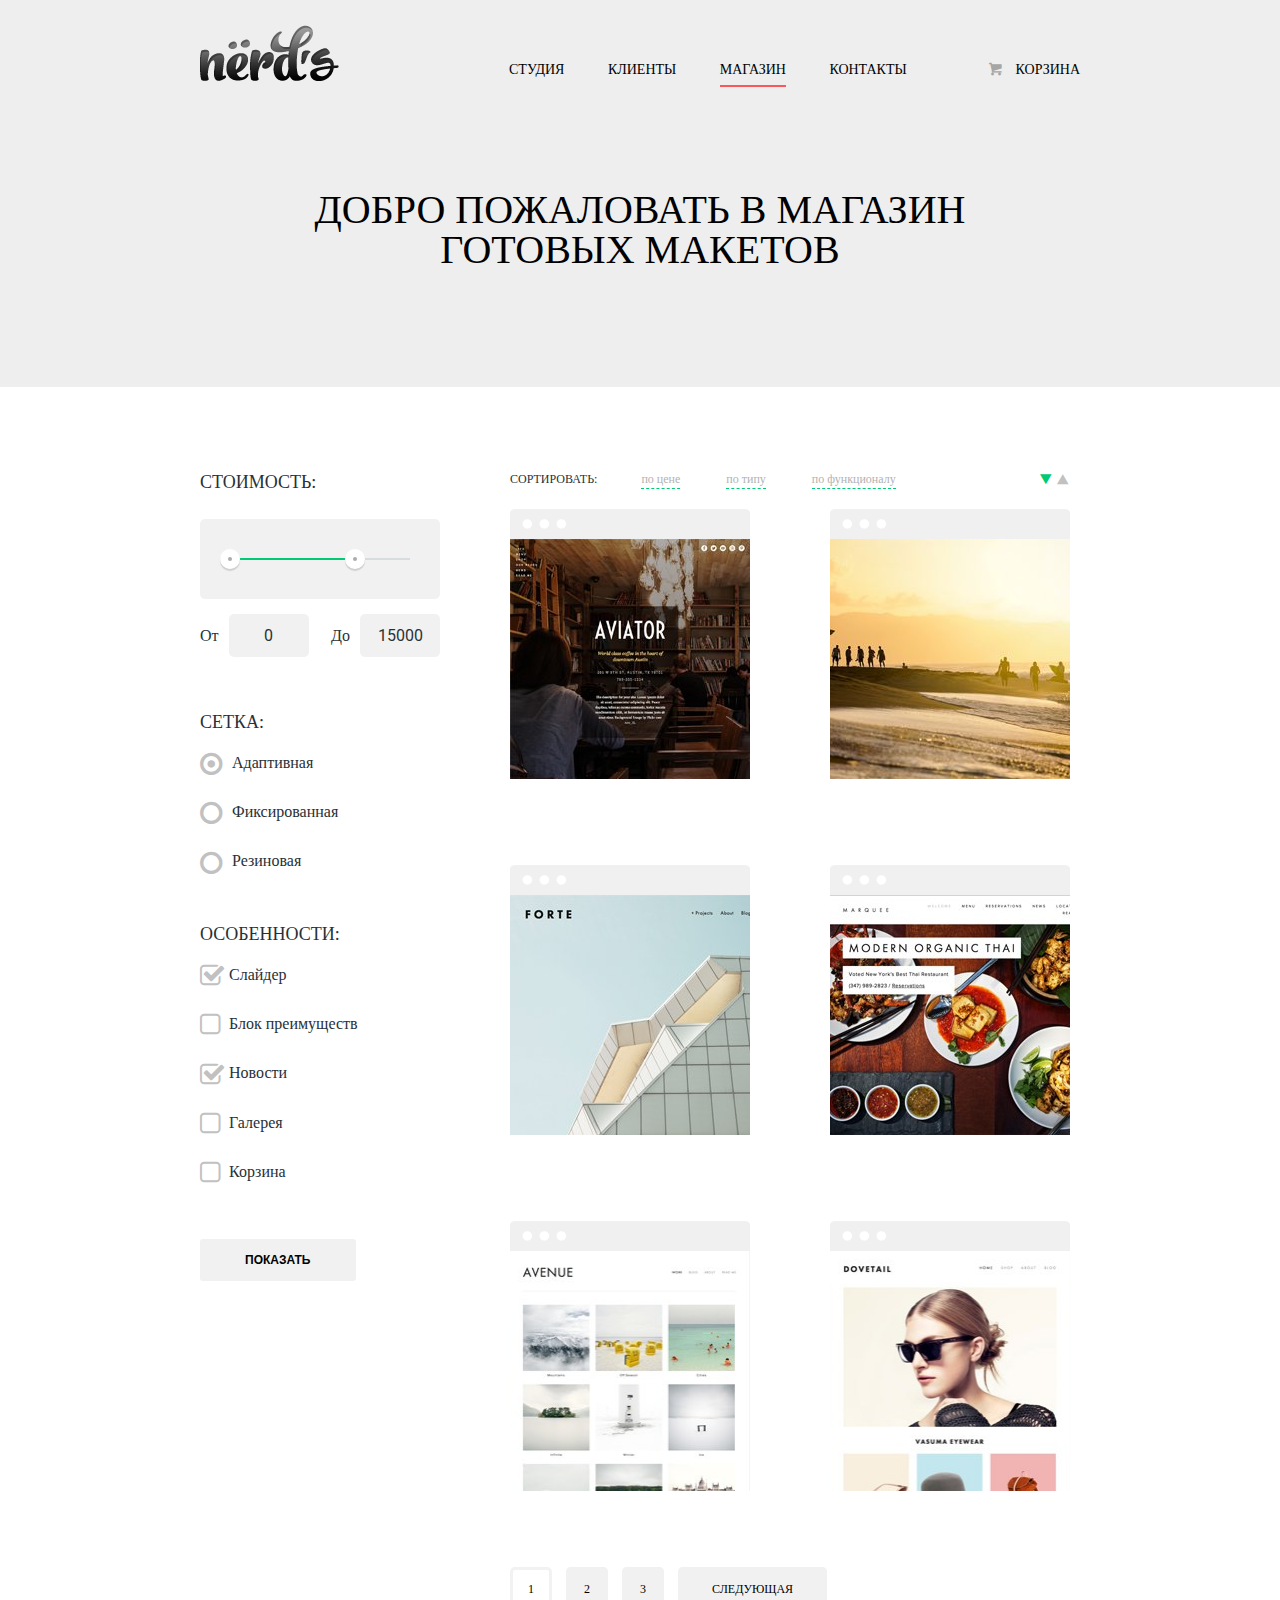
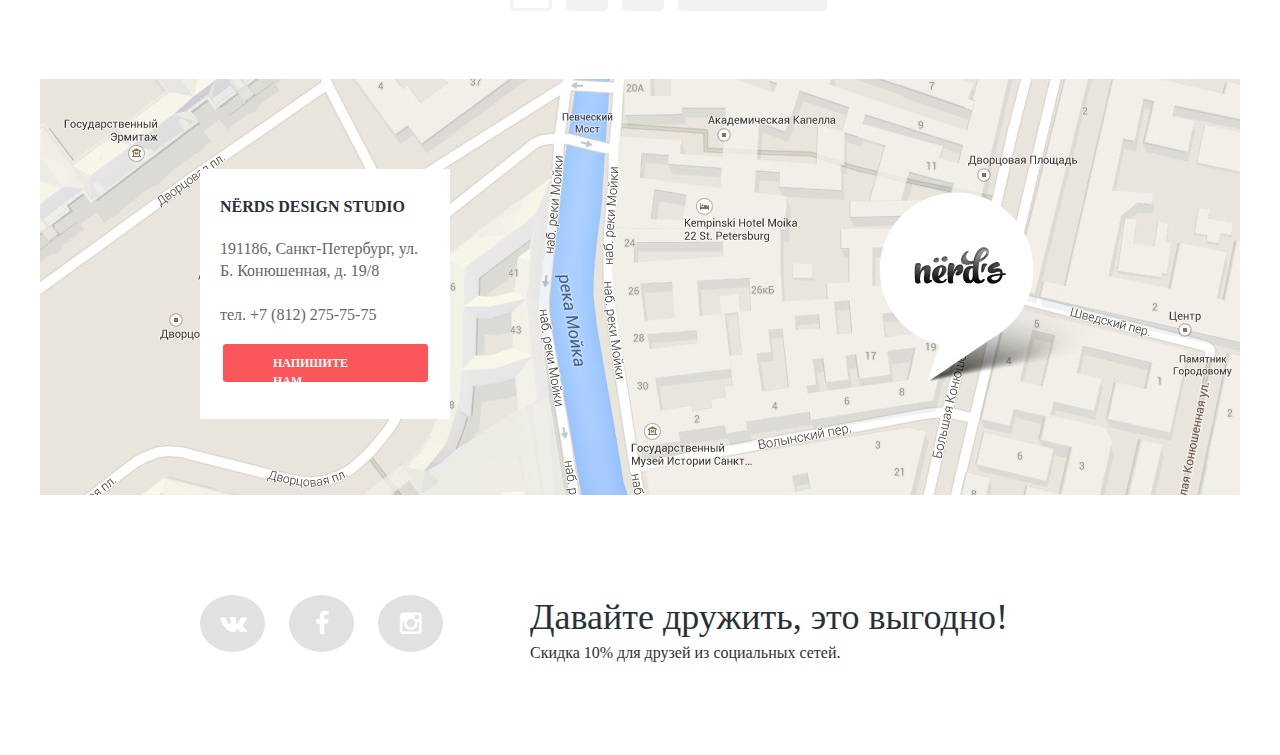
==== catalog.html @ c8ff8232 "all project" ====
<!DOCTYPE html>
<html>
    <head>
        <meta charset="utf-8">
        <title>Nerd's каталог</title>
        <link href="http://necolas.github.io/normalize.css/latest/normalize.css">
        <link href="css/style.css" rel="stylesheet">
        <link href='https://fonts.googleapis.com/css?family=Roboto:500,700&subset=latin,cyrillic-ext' rel='stylesheet' type='text/css'>
    </head>
    <body>
        <header class="page-header">
            <div class="container clearfix">
                <a href="#"><img class="main-logo" src="img/catalog/logo-rastr.png" width="139" height="56" alt="Nerd's logo"></a>
                <nav class="main-navigation clearfix">
                <ul>
                    <li><a href="#">Студия</a></li>
                    <li><a href="#">Клиенты</a></li>
                    <li><a class="active" href="#">Магазин</a></li>
                    <li><a href="#">Контакты</a></li>
                </ul>
                </nav>
                <div class="cart"> <a href="#"><i class="icon-basket"></i>Корзина</a></div>
            </div>
        
        
            <h1 class="welcome container">Добро пожаловать в магазин готовых макетов</h1>
        </header>
        <main class="clearfix container">
        <div class="main-content clearfix">
            <div class="left-column clearfix container">
            <form action="#" method="get">
                <div class="cost">
                <span>Стоимость:</span>
                </div>
                <div class="range-filter">
                    <div class="range-controls">
                        <div class="scale">
                            <div class="bar">
                            </div>
                            <div class="toggle toggle-min"></div>
                            <div class="toggle toggle-max"></div>
                        </div>
                    </div>
                    <div class="price-controls">
                        <label class="min-price">От<input type="text" name="cost-from" id="cost-from" value="0" min="0"></label>
                        <label class="max-price">До<input type="text" name="cost-to" id="cost-to" value="15000" max="20000" </label>
                    </div>
                </div>
                
                <span class="grid">Сетка:</span>
                <input type="radio" name="grid-type" id="adaptive" checked>
                <label class="grid-type adaptive" for="adaptive">Адаптивная</label>
                <input type="radio" name="grid-type" id="fixed">
                <label class="grid-type fixed" for="fixed">Фиксированная</label> 
                <input type="radio" name="grid-type" id="elastic">
                <label class="grid-type flex" for="elastic">Резиновая</label> 
                    
                <span class="features">Особенности:</span>
                <input type="checkbox" name="slider" id="features-slider" checked>
                <label class="features-type feature-slider" for="features-slider">Слайдер</label>
                <input type="checkbox" name="features-block" id="features-block">
                <label class="features-type feature-advantages" for="features-block">Блок преимуществ</label>
                <input type="checkbox" name="news" id="features-news" checked>
                <label class="features-type feature-news" for="features-news">Новости</label>
                <input type="checkbox" name="gallery" id="features-gallery">
                <label class="features-type feature-gallery" for="features-gallery">Галерея</label>
                <input type="checkbox" name="cart" id="features-cart">
                <label class="features-type feature-cart" for="features-cart">Корзина</label>
                <input type="submit" value="Показать">
            </form> 
        </div>
        <div class="main-column clearfix container">
            <div class="sort">
                <span class="main-column-sort">Сортировать:</span>
                <ul>
                    <li><a href="#">по цене</a></li>
                    <li><a href="#">по типу</a></li>
                    <li><a href="#">по функционалу</a></li>
                </ul>
                <a class="sort-up icon-up-dir" href="#"></a>
                <a class="sort-down icon-down-dir active-sort" href="#" ></a>
                
            </div>
            <div class="catalog clearfix">
            <div class="item item-01">
                <a href="#">
                    <img class="browser" src="img/catalog/browser.png" width="240px" height="30px">
                    <img class="item-01-img" src="img/catalog/item-1.jpg" width="240px" height="240px">
                    <div class="product-info">
                        <span class="product-info-title">Aviator</span>
                        <span class="product-info-discription">Одностраничный макет с авторским дизайном</span>
                        <a class="btn-buy" href="#">8000 р.</a>
                    </div>
                </a>
            </div>
            <div class="item item-02" id="item-2">
                
                <a class="catalog-item" href="#">
                    <img class="browser" src="img/catalog/browser.png" width="240px" height="30px">
                    <img class="item-02-img" src="img/catalog/item-2.jpg" width="240px" height="240px">
                    <div class="product-info">
                        <span class="product-info-title">Sunset</span>
                        <span class="product-info-discription">Интернет-магазин с личным кабинетом</span>
                        <a class="btn-buy" href="#">10000 р.</a>
                    </div>
                </a>
            </div>
            <div class="item item-03">
                <a href="#">
                    <img class="browser" src="img/catalog/browser.png" width="240px" height="30px">
                    <img class="item-03-img" src="img/catalog/item-3.jpg" width="240px" height="240px">
                    <div class="product-info">
                        <span class="product-info-title">Forte</span>
                        <span class="product-info-discription">Отличный макет для личного блога</span>
                        <a class="btn-buy" href="#">5000 р.</a>
                    </div>
                </a>
            </div>
            <div class="item item-04">
                <a href="#">
                    <img class="browser" src="img/catalog/browser.png" width="240px" height="30px">
                    <img class="item-04-img" src="img/catalog/item-4.jpg" width="240px" height="240px">
                    <div class="product-info">
                        <span class="product-info-title">Modern organic thai</span>
                        <span class="product-info-discription">Сайт для ресторана быстрого питания</span>
                        <a class="btn-buy" href="#">12000 р.</a>
                    </div>
                </a>
            </div>
            <div class="item item-05">
                <a href="#">
                    <img class="browser" src="img/catalog/browser.png" width="240px" height="30px">
                    <img class="item-05-img" src="img/catalog/item-5.jpg" width="240px" height="240px">
                    <div class="product-info">
                        <span class="product-info-title">Avenue</span>
                        <span class="product-info-discription">Макет для блога о путешествиях</span>
                        <a class="btn-buy" href="#">8000 р.</a>
                    </div>
                </a>
            </div>
            <div class="item item-06">
                <a href="#">
                    <img class="browser" src="img/catalog/browser.png" width="240px" height="30px">
                    <img class="item-06-img" src="img/catalog/item-6.jpg" width="240px" height="240px">
                    <div class="product-info">
                        <span class="product-info-title">Dovetail</span>
                        <span class="product-info-discription">Интернет-магазин с галереей товаров</span>
                        <a class="btn-buy" href="#">14000 р.</a>
                    </div>
                </a>
            </div>
            </div>
                <ul class="pagination">
                    <li><a class="btn-pages-1 active-btn" href="#">1</a></li>
                    <li><a class="btn-pages-2" href="#">2</a></li>
                    <li><a class="btn-pages-3" href="#">3</a></li>
                    <li><a class="btn-pages-next" href="#">Следующая</a></li>
                </ul>
        </div>
        </div>
        <div class="contact-info">
                <div class="contact-form">
                    <span>Nёrds design studio</span>
                    <p>
                        191186, Санкт-Петербург, ул. Б. Конюшенная, д. 19/8
                        <br>
                        <br>
                        тел. +7 (812) 275-75-75
                    </p>
                    <a href="#">Напишите нам</a>
                </div>
            <div class="map">
                <a href="#">
                    <img src="img/map.jpg" width="1200px" height="416px" alt="Карта"> 
                </a>
            </div>
            </div>
        </main>
        <footer class="main-footer container clearfix">
            <div class="social-btns">
                <a href="#" class="social social-btn-vk"><i class="icon-vk"></i></a>
                <a href="#" class="social social-btn-facebook"><i class="icon-facebook"></i></a>
                <a href="#" class="social social-btn-inst"><i class="icon-instagramm"></i></a>
            </div>
            <div class="social-text">
                <p>
                    <span>Давайте дружить, это выгодно!</span>
                    <br>
                    Скидка 10% для друзей из социальных сетей.
                </p>
            </div>
            
        </footer>
    </body>
</html>
---- css/style.css ----
@charset "UTF-8";

 @font-face {
  font-family: 'symbols-nerds';
  src: url('../font/symbols-nerds.eot?27841936');
  src: url('../font/symbols-nerds.eot?27841936#iefix') format('embedded-opentype'),
       url('../font/symbols-nerds.woff?27841936') format('woff'),
       url('../font/symbols-nerds.ttf?27841936') format('truetype'),
       url('../font/symbols-nerds.svg?27841936#symbols-nerds') format('svg');
  font-weight: normal;
  font-style: normal;
}
/* Chrome hack: SVG is rendered more smooth in Windozze. 100% magic, uncomment if you need it. */
/* Note, that will break hinting! In other OS-es font will be not as sharp as it could be */
/*
@media screen and (-webkit-min-device-pixel-ratio:0) {
  @font-face {
    font-family: 'symbols-nerds';
    src: url('../font/symbols-nerds.svg?27841936#symbols-nerds') format('svg');
  }
}
*/
 
 [class^="icon-"]:before, [class*=" icon-"]:before {
  font-family: "symbols-nerds";
  font-style: normal;
  font-weight: normal;
  speak: none;
 
  display: inline-block;
  text-decoration: inherit;
  width: 1em;
  margin-right: .2em;
  text-align: center;
  /* opacity: .8; */
 
  /* For safety - reset parent styles, that can break glyph codes*/
  font-variant: normal;
  text-transform: none;
     
  /* fix buttons height, for twitter bootstrap */
  line-height: 1em;
 
  /* Animation center compensation - margins should be symmetric */
  /* remove if not needed */
  margin-left: .2em;
 
  /* you can be more comfortable with increased icons size */
  /* font-size: 120%; */
 
  /* Uncomment for 3D effect */
  /* text-shadow: 1px 1px 1px rgba(127, 127, 127, 0.3); */
}
 
.icon-basket:before { content: '\62'; } /* 'b' */
.icon-facebook:before { content: '\66'; } /* 'f' */
.icon-twitter:before { content: '\74'; } /* 't' */
.icon-vk:before { content: '\76'; } /* 'v' */
.icon-up-dir:before { content: '\25b2'; } /* '▲' */
.icon-down-dir:before { content: '\25bc'; } /* '▼' */
.icon-circle:before { content: '\25cb'; } /* '○' */
.icon-circle-dot:before { content: '\25cf'; } /* '●' */
.icon-check-off:before { content: '\2610'; } /* '☐' */
.icon-check-on:before { content: '\2611'; } /* '☑' */
.icon-instagramm:before { content: '📷'; } /* '\1f4f7' */


body {
    font-family: "Roboto" sans-serif;
    font-size: 16px;
    line-height: 22px;
    color: #283136;
    min-width: 900px;
    margin: 0;
}

h1 {
    font-size: 40px;
    color: #000000;
    font-weight: normal;
    line-height: 40px;
    width: 630px;
    text-align: center;
    text-transform: uppercase;
}

h2 {
    font-size: 36px;
    color: #000000;
    font-weight: normal;
    line-height: 36px;
    
}

.container {
    width: 880px;
    margin-left: auto;
    margin-right: auto;
}

div.container-map {
    width: 1200px;
    margin-left: auto;
    margin-right: auto;
}

.clearfix::after {
    content: '';
    display: table;
    clear: both;
}   

.page-header {
    padding-top: 25px;
    background-color: #eee;
    padding-bottom: 90px;
    margin-bottom: 80px;
}

.main-header {
    padding-top: 25px;
    background-color: #eee;
/*    padding-bottom: 90px;*/
    margin-bottom: 80px;
}

.main-navigation {
    float: left;
    max-width:  450px;
    font-size: 14px;
    line-height: 30px;
    height: 25px;
    padding-top: 30px;
    padding-bottom: 13px;
    margin-bottom: 70px;
}

.main-navigation ul {
    list-style: none;
    padding: 0px;
    margin: 0px;
}

.main-navigation li {
    display: inline-block;
    margin-right: 40px;
    vertical-align: top;
}

.main-navigation li:last-child {
    margin-right: 0px;
}

.main-navigation a {
    display: block;
    text-decoration: none;
    text-transform: uppercase;
    color: #000000;
}

.main-navigation a:hover{
    color: #fb565a;
}

.main-navigation .active {
    box-shadow: 0 2px 0 0 #fb565a;   
}

.slider{
    position:relative;
    width:880px;
    height:310px;
    margin:0 auto;
}
.slider input[type=radio] {
    position:absolute;
    opacity:0;
}
.slider-controls{
    position:absolute;
    bottom:95px;
    left:50%;
    width:200px;
    height:10px;
    margin-left:-100px;
    text-align:center;
    z-index:1000;
}
.slider-controls label{
    display:inline-block;
    width:4px;
    height:4px;
    margin:0 3px;
    background:white;
    border:3px solid white;
    vertical-align:top;
    border-radius:50%;
    cursor:pointer;
}
#btn-1:checked ~ .slider-controls label[for="btn-1"],
#btn-2:checked ~ .slider-controls label[for="btn-2"],
#btn-3:checked ~ .slider-controls label[for="btn-3"] { 
    background:#c1c1c1;
}
.slide{
    position:absolute;
    top:0;
    left:0;
    width:100%;
    height:100%;
    overflow:hidden;
}
.slide-text{
    width:380px;
    padding:30px 0;
    color:#283136;
}
.slide-title{
    font-size:36px;
    line-height:1;
    font-weight:bold;
    color:black;
}
.slide .btn{
    display:block;
    width:240px;
    padding:10px 0;
    margin-top:25px;
    font-size:12px;
    color:white;
    text-transform:uppercase;
    text-align:center;
    text-decoration:none;
    background:#fb565a;
    border-radius:3px;
}
.slide:nth-child(1){
    background-image:url("../img/index/slider-1.png");
    background-repeat:no-repeat;
    background-position:100% 10px;
}
.slide:nth-child(2){
    background-image:url("../img/index/slider-2.png");
    background-repeat:no-repeat;
    background-position:100% 10px;
}
.slide:nth-child(3){
    background-image:url("../img/index/slider-3.png");
    background-repeat:no-repeat;
    background-position:100% 0;
}
.slide{
    display:none;
}
#btn-1:checked ~ .slides .slide:nth-child(1) { 
    display: block;
}
#btn-2:checked ~ .slides .slide:nth-child(2) { 
    display: block;
}
#btn-3:checked ~ .slides .slide:nth-child(3) { 
    display: block;
}

.slide-text a:hover {
    background-color: #d6494d;   
}

.slide-text a:active {
    background-color: #b63538;
    box-shadow: inset 0 3px 0 0 #9b2d30;
}

.cart {
    display: inline;
    float: right;
    padding-bottom: 13px;    
    padding-top: 30px;
    font-size: 14px;
    position: relative;
    font-size: 14px;
    line-height: 30px;
}

.cart a:hover {
    color: #fb565a;
}

.cart a:hover .icon-basket {
    color: #fb565a;
}

.main-navigation a:active,
.cart a:active,
.cart a:active .icon-basket{
    color: black;
    opacity: .4;
}

.icon-basket {
    position: absolute;
    left: 0px;
    color: #a6a6a6;
}

.cart a {
    text-decoration: none;
    color: black;
    text-transform: uppercase;
    padding-left: 30px;
    height: 23px;
}

.main-logo {
    float: left;
    margin-right: 170px;
}


.left-column {
    float: left;
    width: 240px;
    margin-right: 70px;
}

.main-column {
    float: left;
    width: 570px;
}

main {
    width: 900px
}

.welcome {
    width: 700px;
    background-color: #eeeeee
}



.cost span {
    display: inline;
    font-size: 18px;
    line-height: 30px;
    text-transform: uppercase;
}

.cost {
    margin-bottom: 22px;
}

.range-filter {
    width: 240px;
}

.range-controls {
  position: relative;
    height: 41px;
  padding-top: 39px;
  padding-right: 20px;
  padding-left: 20px;
  margin-bottom: 15px;
  border-radius: 5px;
  background: #f1f1f1;
}

.range-controls .toggle {
    position: absolute;
    top: 30px;
    left: 0px;
    width: 4px;
    height: 4px;
    background: #ababab;
    border: 8px solid #ffffff;
    border-radius: 50%;
    box-shadow: 0 2px 1px 0 #cfcfcf;
    cursor: pointer;
}

.range-controls .toggle-min {
    left: 20px;
}

.range-controls .toggle-max {
    left: 145px;
}
    

.scale {
    height: 2px;
    
    width: 190px;
    background: #d7dcde;
}

.bar {
    height: 2px;
    background: #00ca74;
    width: 70%;
    
}

.price-controls {
    font-size: 0px;
}

.price-controls label {
    font-size: 16px;
    display: inline-block;
    width: 50%;
}

.price-controls input {
    font-family: 'Roboto', 'Arial', sans-serif;
    font-size: 16px;
    text-align: center;
    color: #283136;
    box-sizing: border-box;
    width: 80px;
    padding: 12px 15px;
    border: 0px;
    border-radius: 5px;
    background: #f1f1f1;
    margin-left: 10px;
    margin-bottom: 50px;
}

.max-price {
    text-align: right;
}

.grid {
    display: inline-block;
    font-size: 18px;
    line-height: 30px;
    text-transform: uppercase;
    margin-bottom: 15px;
}


.grid-type,
.features-type{ 
    display: block;
    margin-bottom: 26px;
    color: #283136; 
}

.grid-type:hover,
.features-type:hover{
    color: black;
}

input[type="radio"] {
    display: none;
}

input[type="radio"] + .grid-type::before{
    display: inline-block;
    content: '\25cb';
    font-size: 26px;
    font-family: 'symbols-nerds';
    margin-right: 10px;
    color: #c1c1c1;
    vertical-align: middle;
}

input[type="radio"]:checked + label::before{
    display: inline-block;
    content: '\25cf';
    font-size: 26px;
    font-family: 'symbols-nerds';
    margin-right: 10px;
    color: #c1c1c1;
    vertical-align: middle;
}

input[type="checkbox"]{
    display: none;   
}

.features {
    display: inline-block;
    font-size: 18px;
    line-height: 30px;
    text-transform: uppercase;
    margin-bottom: 15px;
}

input[type="checkbox"] + label::before{
    display: inline-block;
    font-family: 'symbols-nerds';
    content: '\2610';
    font-size: 26px;
    color: #c1c1c1;
    margin-right: 9px;
    vertical-align: middle;
}

input[type="checkbox"]:checked + label::before{
    display: inline-block;
    font-family: 'symbols-nerds';
    content: '\2611';
    font-size: 26px;
    color: #c1c1c1;
    margin-right: 5px;
    vertical-align: middle;
}

input[type="submit"]{
    background-color:  #f1f1f1; 
    border: 0;
    font-size: 12px;
    line-height: 18px;
    font-weight: bold;
    text-transform: uppercase;
    padding: 12px 45px;
    border-radius: 3px;
    cursor: pointer;
}

.flex {
    margin-bottom: 45px;
}

.features-type {
    display: block;
    margin-bottom: 26px;
}

.feature-cart {
    margin-bottom: 55px;
}

.main-column-sort{
    display: inline-block;
    font-size: 12px;
    line-height: 18px;
    text-transform: uppercase;
    margin-right: 40px;
}

.sort {
    margin-bottom: 20px;
    width: 560px;
}

.sort ul a:hover {
    color: black;
}

.sort a:active {
    border-bottom: 0;   
}

.sort ul li {
    display: inline;
    margin-right: 42px;
    font-size: 12px;
    line-height: 18px;
}

.sort ul li a{
    display: inline-block;
    text-decoration: none;
    border-bottom: 1px dashed #00ca74;
    color: #b2b2b2;
}

.sort ul {
    display: inline-block;
    list-style: none;
    padding: 0;
    margin: 0;
}

.sort-up,
.sort-down {
    float:right;
	position:relative;
	width:10px;
	height:20px;
	font-size:25px;
    text-decoration: none;
    color: #c1c1c1;
}

.icon-down-dir:before {
	position:absolute;
	top:0;
	left:0; 
	width:10px;
	margin:0;
}
.icon-up-dir:before {
	position:absolute;
	top:0;
	left:0;
	width:10px;
	margin:0;
}

.icon-down-dir{
	margin-right: 7px;
}

.icon-up-dir {
    margin-right: 3px;
}

.icon-up-dir:active {
    color: black;
}

.icon-down-dir:active {
    color: black;
}

.active-sort {
    color: #00ca74;  
}

.item {
    float: left;
    position: relative;
    padding-top: 30px;
}

.browser {
    position: absolute; 
    top: 0;
    left: 0;
    opacity: .1;
}

.item:hover .browser {
    opacity: .9;
}

.catalog .item:hover .product-info,
.catalog .item:hover .product-info-title,
.catalog .item:hover .product-info-discription,
.catalog .item:hover .btn-buy{
    display: inline-block;
}


.product-info {
    display: none;
    position: absolute;
    width: 200px;
    height: 200px;
    background-color: white;
    top: 50px;
    left: 20px;
}

.product-info-title {    
    display: none;
    width: 200px;
    text-align: center;
    padding-left: 15px;
    padding-right: 15px;
    margin-top: 34px;
    margin-bottom: 10px;
    margin-left: auto;
    margin-right: auto;
    font-size: 18px;
    line-height:24px;
    text-transform: uppercase;
    color: black;
    box-sizing: border-box;
}


.product-info-discription {
    display: none;  
    width: 200px;
    padding-left: 20px;
    padding-right: 20px;
    margin-bottom: 30px;
    font-size: 14px;
    line-height: 18px;
    text-align: center;
    text-decoration: none;
    color: black;
    box-sizing: border-box;
}

.product-info .btn-buy {
    position: absolute;
    min-width: 140px;
    height: 40px;
    background-color: #fb565a;
    border-radius: 3px;
    color: white;
    font-size: 18px;
    line-height: 18px;
    text-transform: uppercase;
    padding: 10px 34px;
    box-sizing: border-box;
    text-decoration: none;
    top: 135px;
    left: 30px;
}

.product-info .btn-buy:hover {
    background-color: #d6494d;   
}

.product-info .btn-buy:active {
    background-color: #b63538;
    box-shadow: inset 0 3px 0 0 #9b2d30;
}


.catalog div:nth-child(2n-1) {
    margin-right: 80px;
}

.catalog div {
    margin-bottom: 80PX;
}

.pagination{
    padding: 0;
    margin: 0;
    margin-bottom: 80px;
}

.pagination li{
    list-style: none;
    display: inline-block;
}

.pagination a {
    display: inline;
    text-decoration: none;
    text-transform: uppercase;
    color: black;
    font-size: 12px;
    line-height: 18px;
    height: 32px;
    min-width: 32px;
    text-align: center;
    border: 3px solid #f1f1f1;
    border-radius: 5px;
    padding: 12px 15px;
    background-color: #f1f1f1;  
    margin-right: 10px;  
}

.pagination a:hover {
    background-color: #e5e5e5;
    border-color: #e5e5e5;
}

.pagination a:active {
    background-color: #d5d5d5;
    border-color: #d5d5d5;
    border-top: 3px solid #b5b5b5;
}

.pagination .active-btn {
    background-color: white;
    border: 3px solid #f2f2f2;
}

a.btn-pages-next {
    padding-left: 31px;
    padding-right: 31px;
}

.contact-info {
    margin-bottom: 75px;
    position: relative;
    margin-left: -160px;
}

.contact-form {
    position: absolute;
    width: 250px;
    height: 250px;
    background-color: white;
    top: 90px;
    left: 160px;
    padding: 20px;
    padding-top: 23px;
    box-sizing: border-box;
    
}

.contact-form span {
    font-size: 16px;
    line-height: 30px;
    text-transform: uppercase;
    font-weight: bold;
}

.contact-form p {
    color: #666666;
}

.contact-form a {
    position: absolute;
    top: 175px;
    left: 23px;
    width: 205px;
    height: 38px;
    box-sizing: border-box;
    padding: 10px 50px;
    text-decoration: none;
    color: white;
    text-transform: uppercase;
    background-color: #fb565a;
    font-weight: bold;
    font-size: 12px;
    line-height: 18px;
    border-radius: 3px;
}

.contact-form a:hover {
    background-color: #d6494d;
}

.contact-form a:active {
    background-color: #b63538;
    box-shadow: inset 0 3px 0 0 #9b2d30;
}

.main-footer {
    width: 880px;
}

.social-btns {
    float: left; 
    display: inline-block;
    width: 270px;
    margin-right: 55px;
    margin-top: 35px
}

.social {
    width: 60px;
    height: 60px;
    box-sizing: border-box;
    padding: 15px;
    background-color: #e1e1e1;
    border-radius: 50%;
    text-decoration: none; 
    margin-right: 20px;
    font-size: 25px;
    color: white;
}

.social:hover {
    background-color: #fb565a;
}

.social:active {
    background-color: #d6494d;
    box-shadow: inset 0 3px 0 0 #b63e42;
}

.social-text {
    display: inline-block;
    float: right;
    width: 550px;
    font-size: 16px;
    line-height: 22px;
    padding-top: 0px;
    margin-top: 0px;
    margin-bottom: 75px;
}

.social-text span {
    font-size: 36px;
    line-height: 50px;
}

.offers {
    min-width: 880px;
}

.offers-web-sites {
    float: left;
    margin-right: 80px;
    font-size: 15px;
    line-height: 22px;
    
}

.offers span {
    display: inline-block;
    text-transform: uppercase;
    font-size: 18px;
    line-height: 30px;
}

.btn-offer {
    display: block;
    text-decoration: none;
    color: white;
    width: 140px;
    height: 40px;
    border-radius: 3px;
    box-sizing: border-box;
    padding: 12px 39px;
    text-transform: uppercase;
    font-size: 12px;
    line-height: 18px;
}

.btn-order-web {
    background-color: #fb565a;
}

.btn-order-web:hover {
    background-color: #d6494d;
}

.btn-order-web:active {
    background-color: #b63538;
    box-shadow: inset 0 3px 0 0 #9b2d30;
}

.btn-order-app {
    background-color: #00ca74;
}

.btn-order-app:hover {
    background-color: #01a25e;   
}

.btn-order-app:active {
    background-color: #009053;
    box-shadow: inset 0 3px 0 0 #007b47;
}

.btn-order-presentation {
    background-color: #efc84a; 
}

.btn-order-presentation:hover {
    background-color: #d6ae2c;   
}

.btn-order-presentation:active {
    background-color: #c09b24;
    box-shadow: inset 0 3px 0 0 #a3841f;
}

.offer-img {
    margin-bottom: 24px;   
}

.offers-app {
    float: left;
    margin-right: 80px;
}

.offers-presentation {
    float: left;
}

.offers div {
    width: 240px;
    margin-bottom: 80px;
}

.line-1 {
    width: 880px;
    height: 3px;
    background-color: #eeeeee;
    margin-bottom: 35px;
}

.about-us .left-column {
    width: 590px;
    margin-right: 50px;
}

.about-us .left-column p {
    font-size: 16px;
    line-height: 22px;
    margin-bottom: 45px;
}

.about-us .left-column span{
    text-transform: uppercase;
    font-size: 16px;
    line-height: 22px;
}

.left-column ul {
    padding: 0;   
}

.info-list-item {
    margin-bottom: 22px; 
    position: relative;
    list-style: none;
    padding-left: 35px;
}

.info-list-item:before {
    content:'';
    position: absolute;
    width: 25px;
    height: 2px;
    background-color: #fb565a;
    top: 10px;
    left: 0px;    
}

.about-us .right-column {
    width: 240px;
    float: left;
}

.right-column span {
    text-transform: uppercase;   
    font-size: 16px;
    line-height: 22px;
}

.right-column ul {
    padding: 0;   
}

.about-us {
    margin-bottom: 70px;
}

.line-2 {
    width: 880px;
    height: 3px;
    background-color: #eeeeee;
    margin-bottom: 45px;
}

.portfolio-logo {
    opacity: 0.2;
    margin-bottom: 35px;
}

.portfolio-logo:hover,
.portfolio-logo:active {
    opacity: 1;   
}

.logo-2 {
    margin-bottom: 72px;
}

.portfolio a{
    display: inline-block;
    vertical-align: middle;
    margin-right: 120px;
}

.portfolio a:last-child {
    margin-right: 10px;
}

.portfolio a:first-child {
    margin-left: 10px;
}

.line-3 {
    width: 880px;
    height: 3px;
    background-color: #eeeeee;
    margin-bottom: 85px;
}

@-webkit-keyframes form-error {
    0%, 100% { -webkit-transform: translateX(0); }
    10%, 30%, 50%, 70%, 90% { -webkit-transform: translateX(-10px); }
    20%, 40%, 60%, 80%      { -webkit-transform: translateX(10px); }
}
@keyframes form-error {
    0%, 100%                { transform: translateX(0); }
    10%, 30%, 50%, 70%, 90% { transform: translateX(-10px); }
    20%, 40%, 60%, 80%      { transform: translateX(10px); }
}
.write-us {
	display:none;
	position: fixed;
	z-index: 1000;
	top: 50%;
	left: 50%;
	width: 630px;
	min-height: 320px;
	margin-top: -210px;
	margin-left: -315px;
	padding:45px 70px;
	background:white;
	box-shadow: 0px 0px 30px #a7a7a7;
}
.write-us-show {
	display:block;
	-webkit-animation: form-open 0.4s;
    animation: form-open 0.4s;
}
.write-us-error {
    -webkit-animation: form-error 0.6s;
    animation: form-error 0.6s;
}
.write-us-close {
	display:none;
}
.write-us-form label {
	font-size:16px;
	line-height:18px;
	font-weight:500;
}
.write-us-form input[type="text"],
.write-us-form input[type="email"],
.write-us-form textarea,
.write-us-form input[type="submit"],
.btn-reset {
	display:block;
	width:100%;
	color:#000;	
	font-family: 'Roboto', sans-serif;
	font-size:12px;
	line-height:18px;
	font-weight:500;
	text-transform:uppercase;
	outline:none;
}
.write-us-form input[type="submit"],
.btn-reset {
	text-align:center;
	display:inline-block;
	padding:7px;
}
.write-us-form input[type="submit"] {
	color:#fff;
	background:#fb565a;
	border:2px solid #fb565a;
	border-radius:3px;
}
.btn-reset {
	background:#f1f1f1;
	border:2px solid #f1f1f1;
	border-radius:3px;
}
.form-column-wrapper {
	margin-bottom:5px; 
}
.form-column {
	float:left;
	width:50%;
	padding:5px 10px;
}
.form-column:nth-child(2n+1) {
	padding-left:0;
}
.form-column:nth-child(1n+2) {
	padding-right:0;
}
.write-us-form input[type="text"],
.write-us-form input[type="email"],
.write-us-form textarea {
	color:black;
	margin:10px 0;
	padding:8px 15px;
	background-color:#fff;
	border:2px solid #d7dcde;
	border-radius:3px;
}
.write-us-form textarea {
	color:black;
	margin-bottom:40px;
	padding:8px 15px;
	background-color:#fff;
	border:2px solid #d7dcde; 
	resize: none;
}
.write-us-form input.error {
	border-color: red;
}
.write-us-form input::-webkit-input-placeholder {color:#000}
.write-us-form input::-moz-placeholder {color:#000}
.write-us-form input:-moz-placeholder {color:#000}
.write-us-form input:-ms-input-placeholder {color:#000}
.write-us-form textarea::-webkit-input-placeholder {color:#000}
.write-us-form textarea::-moz-placeholder {color:#000}
.write-us-form textarea:-moz-placeholder {color:#000}
.write-us-form textarea:-ms-input-placeholder {color:#000}
input[placeholder] {text-overflow:ellipsis;}
input::-moz-placeholder {text-overflow:ellipsis;} 
input:-moz-placeholder {text-overflow:ellipsis;} 
input:-ms-input-placeholder {text-overflow:ellipsis;} 

.write-us-form input[type="text"]:hover,
.write-us-form input[type="email"]:hover,
.write-us-form textarea:hover {
	border-color:#a2a9ac;
}
.write-us-form input[type="text"]:focus,
.write-us-form input[type="email"]:focus,
.write-us-form textarea:focus {
	border-color:#56bffb;
}
.write-us-form input[type="submit"]:hover {
	background:#d6494d;
	border-color:#d6494d;
}
.btn-reset:hover {
	background:#e5e5e5;
	border-color:#e5e5e5;
}
.write-us-form input[type="submit"]:focus {
	background:#b63538;
	border-color:#b63538;
	border-top-color:#9b2d30;
}
.btn-reset:active {
	background:#d5d5d5;
	border-color:#d5d5d5;
	border-top-color:#b5b5b5;
}
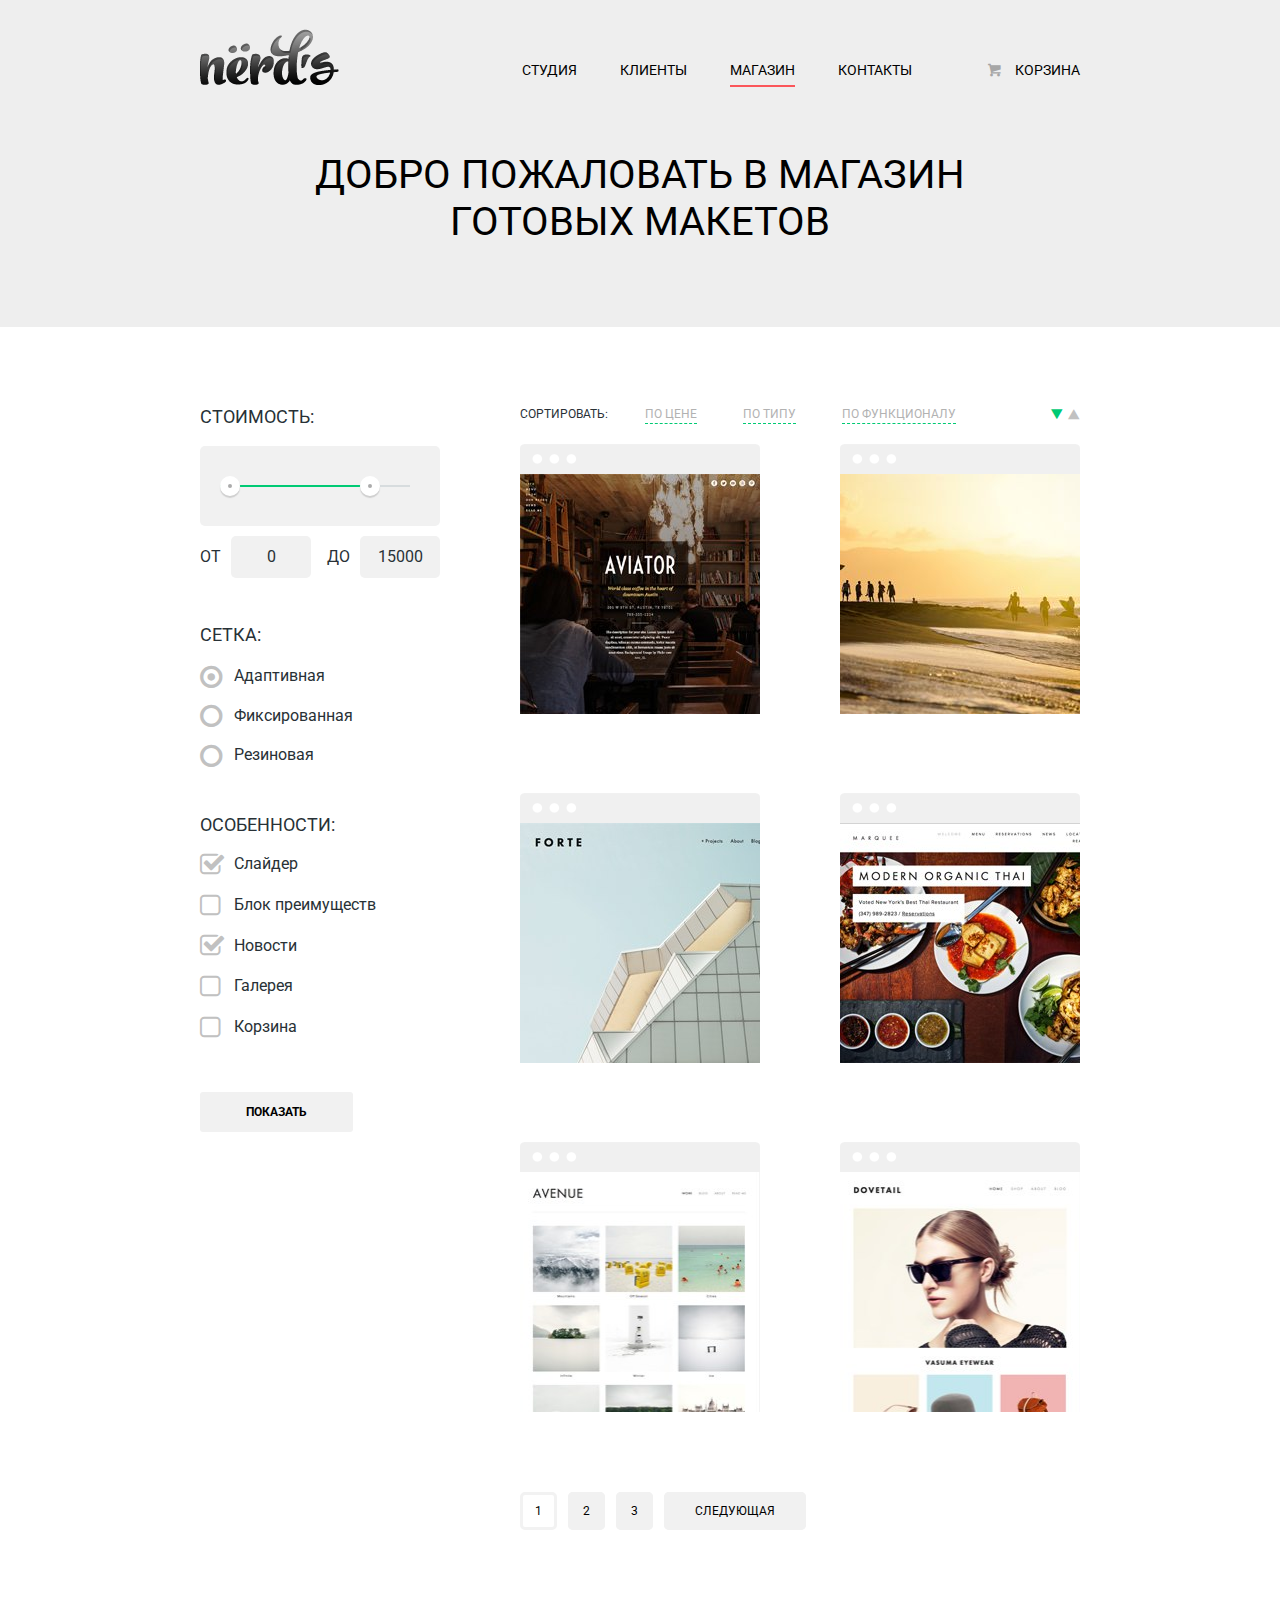
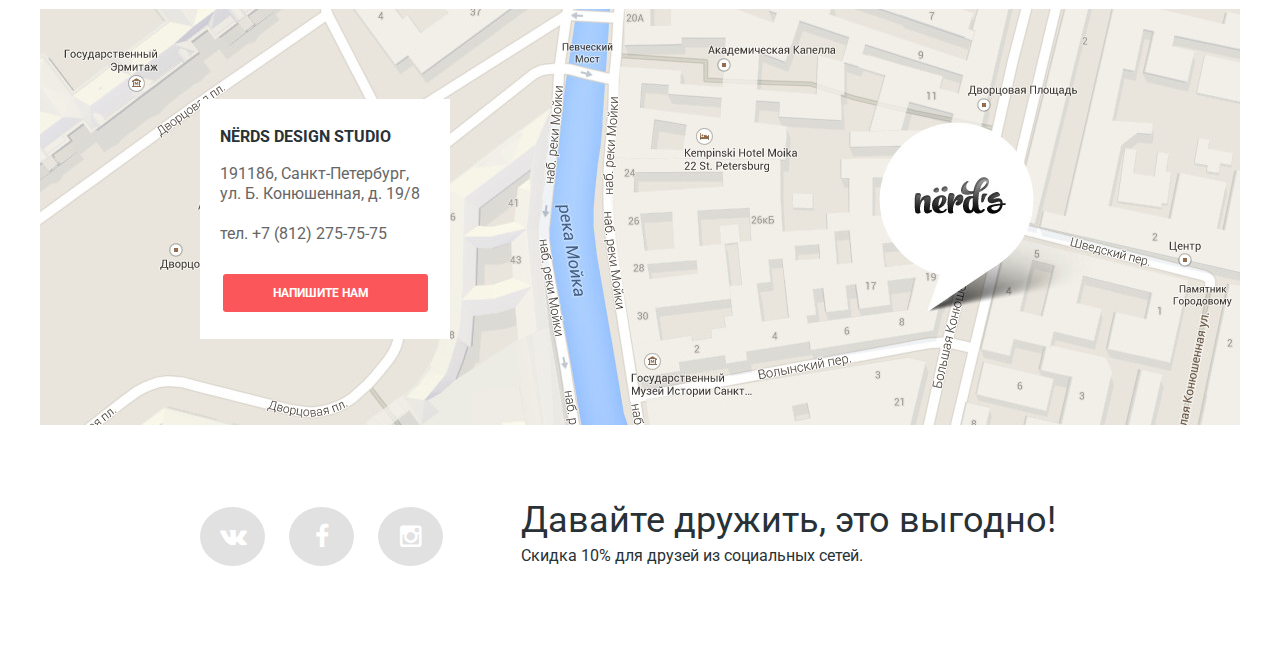
==== commit e3d4830c: "1" ====
--- a/catalog.html
+++ b/catalog.html
@@ -3,162 +3,146 @@
     <head>
         <meta charset="utf-8">
         <title>Nerd's каталог</title>
-        <link href="http://necolas.github.io/normalize.css/latest/normalize.css">
+        <link href="css/normalize.css" rel="stylesheet" type="text/css">
         <link href="css/style.css" rel="stylesheet">
-        <link href='https://fonts.googleapis.com/css?family=Roboto:500,700&subset=latin,cyrillic-ext' rel='stylesheet' type='text/css'>
+        <link href="https://fonts.googleapis.com/css?family=Roboto:500,700&amp;subset=latin,cyrillic-ext" rel="stylesheet" type="text/css">
     </head>
     <body>
         <header class="page-header">
             <div class="container clearfix">
-                <a href="#"><img class="main-logo" src="img/catalog/logo-rastr.png" width="139" height="56" alt="Nerd's logo"></a>
+                <a href="#">
+                    <img class="main-logo" src="img/catalog/logo-rastr.png" width="139" height="56" alt="Nerd's logo">
+                </a>
                 <nav class="main-navigation clearfix">
-                <ul>
-                    <li><a href="#">Студия</a></li>
-                    <li><a href="#">Клиенты</a></li>
-                    <li><a class="active" href="#">Магазин</a></li>
-                    <li><a href="#">Контакты</a></li>
-                </ul>
+                    <ul>
+                        <li><a href="#">Студия</a></li>
+                        <li><a href="#">Клиенты</a></li>
+                        <li><a class="active" href="#">Магазин</a></li>
+                        <li><a href="#">Контакты</a></li>
+                    </ul>
                 </nav>
-                <div class="cart"> <a href="#"><i class="icon-basket"></i>Корзина</a></div>
-            </div>
-        
-        
+                <div class="cart">
+                    <a href="#"><i class="icon-basket"></i>Корзина</a>
+                </div>
+            </div>
             <h1 class="welcome container">Добро пожаловать в магазин готовых макетов</h1>
         </header>
-        <main class="clearfix container">
-        <div class="main-content clearfix">
+        <div class="main-content clearfix container">
             <div class="left-column clearfix container">
-            <form action="#" method="get">
-                <div class="cost">
-                <span>Стоимость:</span>
-                </div>
-                <div class="range-filter">
-                    <div class="range-controls">
-                        <div class="scale">
-                            <div class="bar">
+                <form action="#" method="get">
+                    <div class="cost">
+                        <span>Стоимость:</span>
+                    </div>
+                    <div class="range-filter">
+                        <div class="range-controls">
+                            <div class="scale">
+                                <div class="bar"></div>
+                                <div class="toggle toggle-min"></div>
+                                <div class="toggle toggle-max"></div>
                             </div>
-                            <div class="toggle toggle-min"></div>
-                            <div class="toggle toggle-max"></div>
-                        </div>
-                    </div>
-                    <div class="price-controls">
-                        <label class="min-price">От<input type="text" name="cost-from" id="cost-from" value="0" min="0"></label>
-                        <label class="max-price">До<input type="text" name="cost-to" id="cost-to" value="15000" max="20000" </label>
-                    </div>
-                </div>
-                
-                <span class="grid">Сетка:</span>
-                <input type="radio" name="grid-type" id="adaptive" checked>
-                <label class="grid-type adaptive" for="adaptive">Адаптивная</label>
-                <input type="radio" name="grid-type" id="fixed">
-                <label class="grid-type fixed" for="fixed">Фиксированная</label> 
-                <input type="radio" name="grid-type" id="elastic">
-                <label class="grid-type flex" for="elastic">Резиновая</label> 
-                    
-                <span class="features">Особенности:</span>
-                <input type="checkbox" name="slider" id="features-slider" checked>
-                <label class="features-type feature-slider" for="features-slider">Слайдер</label>
-                <input type="checkbox" name="features-block" id="features-block">
-                <label class="features-type feature-advantages" for="features-block">Блок преимуществ</label>
-                <input type="checkbox" name="news" id="features-news" checked>
-                <label class="features-type feature-news" for="features-news">Новости</label>
-                <input type="checkbox" name="gallery" id="features-gallery">
-                <label class="features-type feature-gallery" for="features-gallery">Галерея</label>
-                <input type="checkbox" name="cart" id="features-cart">
-                <label class="features-type feature-cart" for="features-cart">Корзина</label>
-                <input type="submit" value="Показать">
-            </form> 
-        </div>
-        <div class="main-column clearfix container">
-            <div class="sort">
-                <span class="main-column-sort">Сортировать:</span>
-                <ul>
-                    <li><a href="#">по цене</a></li>
-                    <li><a href="#">по типу</a></li>
-                    <li><a href="#">по функционалу</a></li>
-                </ul>
-                <a class="sort-up icon-up-dir" href="#"></a>
-                <a class="sort-down icon-down-dir active-sort" href="#" ></a>
-                
-            </div>
-            <div class="catalog clearfix">
-            <div class="item item-01">
-                <a href="#">
-                    <img class="browser" src="img/catalog/browser.png" width="240px" height="30px">
-                    <img class="item-01-img" src="img/catalog/item-1.jpg" width="240px" height="240px">
-                    <div class="product-info">
-                        <span class="product-info-title">Aviator</span>
-                        <span class="product-info-discription">Одностраничный макет с авторским дизайном</span>
-                        <a class="btn-buy" href="#">8000 р.</a>
-                    </div>
-                </a>
-            </div>
-            <div class="item item-02" id="item-2">
-                
-                <a class="catalog-item" href="#">
-                    <img class="browser" src="img/catalog/browser.png" width="240px" height="30px">
-                    <img class="item-02-img" src="img/catalog/item-2.jpg" width="240px" height="240px">
-                    <div class="product-info">
-                        <span class="product-info-title">Sunset</span>
-                        <span class="product-info-discription">Интернет-магазин с личным кабинетом</span>
-                        <a class="btn-buy" href="#">10000 р.</a>
-                    </div>
-                </a>
-            </div>
-            <div class="item item-03">
-                <a href="#">
-                    <img class="browser" src="img/catalog/browser.png" width="240px" height="30px">
-                    <img class="item-03-img" src="img/catalog/item-3.jpg" width="240px" height="240px">
-                    <div class="product-info">
-                        <span class="product-info-title">Forte</span>
-                        <span class="product-info-discription">Отличный макет для личного блога</span>
-                        <a class="btn-buy" href="#">5000 р.</a>
-                    </div>
-                </a>
-            </div>
-            <div class="item item-04">
-                <a href="#">
-                    <img class="browser" src="img/catalog/browser.png" width="240px" height="30px">
-                    <img class="item-04-img" src="img/catalog/item-4.jpg" width="240px" height="240px">
-                    <div class="product-info">
-                        <span class="product-info-title">Modern organic thai</span>
-                        <span class="product-info-discription">Сайт для ресторана быстрого питания</span>
-                        <a class="btn-buy" href="#">12000 р.</a>
-                    </div>
-                </a>
-            </div>
-            <div class="item item-05">
-                <a href="#">
-                    <img class="browser" src="img/catalog/browser.png" width="240px" height="30px">
-                    <img class="item-05-img" src="img/catalog/item-5.jpg" width="240px" height="240px">
-                    <div class="product-info">
-                        <span class="product-info-title">Avenue</span>
-                        <span class="product-info-discription">Макет для блога о путешествиях</span>
-                        <a class="btn-buy" href="#">8000 р.</a>
-                    </div>
-                </a>
-            </div>
-            <div class="item item-06">
-                <a href="#">
-                    <img class="browser" src="img/catalog/browser.png" width="240px" height="30px">
-                    <img class="item-06-img" src="img/catalog/item-6.jpg" width="240px" height="240px">
-                    <div class="product-info">
-                        <span class="product-info-title">Dovetail</span>
-                        <span class="product-info-discription">Интернет-магазин с галереей товаров</span>
-                        <a class="btn-buy" href="#">14000 р.</a>
-                    </div>
-                </a>
-            </div>
-            </div>
+                        </div>
+                        <div class="price-controls">
+                            <label class="min-price">От<input type="text" name="cost-from" id="cost-from" value="0"></label>
+                            <label class="max-price">До<input type="text" name="cost-to" id="cost-to" value="15000"> </label>
+                        </div>
+                    </div>
+                    <span class="grid">Сетка:</span>
+                    <input type="radio" name="grid-type" id="adaptive" checked>
+                    <label class="grid-type adaptive" for="adaptive">Адаптивная</label>
+                    <input type="radio" name="grid-type" id="fixed">
+                    <label class="grid-type fixed" for="fixed">Фиксированная</label> 
+                    <input type="radio" name="grid-type" id="elastic">
+                    <label class="grid-type flex" for="elastic">Резиновая</label> 
+                    <span class="features">Особенности:</span>
+                    <input type="checkbox" name="slider" id="features-slider" checked>
+                    <label class="features-type feature-slider" for="features-slider">Слайдер</label>
+                    <input type="checkbox" name="features-block" id="features-block">
+                    <label class="features-type feature-advantages" for="features-block">Блок преимуществ</label>
+                    <input type="checkbox" name="news" id="features-news" checked>
+                    <label class="features-type feature-news" for="features-news">Новости</label>
+                    <input type="checkbox" name="gallery" id="features-gallery">
+                    <label class="features-type feature-gallery" for="features-gallery">Галерея</label>
+                    <input type="checkbox" name="cart" id="features-cart">
+                    <label class="features-type feature-cart" for="features-cart">Корзина</label>
+                    <input type="submit" value="Показать">
+                </form> 
+            </div>
+            <div class="main-column clearfix container">
+                <div class="sort">
+                    <span class="main-column-sort">Сортировать:</span>
+                    <ul>
+                        <li><a href="#">по цене</a></li>
+                        <li><a href="#">по типу</a></li>
+                        <li><a href="#">по функционалу</a></li>
+                    </ul>
+                    <a class="sort-up icon-up-dir" href="#"></a>
+                    <a class="sort-down icon-down-dir active-sort" href="#" ></a>  
+                </div>
+                <div class="catalog clearfix">
+                    <div class="item item-01">
+                        <img class="browser" src="img/catalog/browser.png" width="240" height="30" alt="browser">
+                        <img class="item-01-img" src="img/catalog/item-1.jpg" width="240" height="240" alt="aviator-site">
+                        <div class="product-info">
+                            <a href="#" class="product-info-title">Aviator</a>
+                            <span class="product-info-discription">Одностраничный макет с авторским дизайном</span>
+                            <a class="btn-buy" href="#">8000 р.</a>
+                        </div>
+                    </div>  
+                    <div class="item item-02" id="item-2">
+                        <img class="browser" src="img/catalog/browser.png" width="240" height="30" alt="browser">
+                        <img class="item-02-img" src="img/catalog/item-2.jpg" width="240" height="240" alt="sunset-site">
+                        <div class="product-info">
+                            <a href="#" class="product-info-title">Sunset</a>
+                            <span class="product-info-discription">Интернет-магазин с личным кабинетом</span>
+                            <a class="btn-buy" href="#">10000 р.</a>
+                        </div>
+                    </div>
+                    <div class="item item-03">
+                        <img class="browser" src="img/catalog/browser.png" width="240" height="30" alt="browser">
+                        <img class="item-03-img" src="img/catalog/item-3.jpg" width="240" height="240" alt="forte-site">
+                        <div class="product-info">
+                            <a href="#" class="product-info-title">Forte</a>
+                            <span class="product-info-discription">Отличный макет для личного блога</span>
+                            <a class="btn-buy" href="#">5000 р.</a>
+                        </div>
+                    </div>
+                    <div class="item item-04">
+                        <img class="browser" src="img/catalog/browser.png" width="240" height="30" alt="browser">
+                        <img class="item-04-img" src="img/catalog/item-4.jpg" width="240" height="240" alt="modern-organic-thai-site">
+                        <div class="product-info">
+                            <a href="#" class="product-info-title">Modern organic thai</a>
+                            <span class="product-info-discription">Сайт для ресторана быстрого питания</span>
+                            <a class="btn-buy" href="#">12000 р.</a>
+                        </div>
+                    </div>  
+                    <div class="item item-05">
+                        <img class="browser" src="img/catalog/browser.png" width="240" height="30" alt="browser">
+                        <img class="item-05-img" src="img/catalog/item-5.jpg" width="240" height="240" alt="avenue-site">
+                        <div class="product-info">
+                            <a href="#" class="product-info-title">Avenue</a>
+                            <span class="product-info-discription">Макет для блога о путешествиях</span>
+                            <a class="btn-buy" href="#">8000 р.</a>
+                        </div>
+                    </div>
+                    <div class="item item-06">
+                        <img class="browser" src="img/catalog/browser.png" width="240" height="30" alt="browser">
+                        <img class="item-06-img" src="img/catalog/item-6.jpg" width="240" height="240" alt="dovetail-site">
+                        <div class="product-info">
+                            <a href="#" class="product-info-title">Dovetail</a>
+                            <span class="product-info-discription">Интернет-магазин с галереей товаров</span>
+                            <a class="btn-buy" href="#">14000 р.</a>
+                        </div>
+                    </div>
+                </div>
                 <ul class="pagination">
                     <li><a class="btn-pages-1 active-btn" href="#">1</a></li>
                     <li><a class="btn-pages-2" href="#">2</a></li>
                     <li><a class="btn-pages-3" href="#">3</a></li>
                     <li><a class="btn-pages-next" href="#">Следующая</a></li>
                 </ul>
-        </div>
-        </div>
-        <div class="contact-info">
+            </div>
+        </div>   
+            <div class="contact-info container-map">
                 <div class="contact-form">
                     <span>Nёrds design studio</span>
                     <p>
@@ -167,29 +151,53 @@
                         <br>
                         тел. +7 (812) 275-75-75
                     </p>
-                    <a href="#">Напишите нам</a>
-                </div>
-            <div class="map">
-                <a href="#">
-                    <img src="img/map.jpg" width="1200px" height="416px" alt="Карта"> 
-                </a>
-            </div>
-            </div>
-        </main>
-        <footer class="main-footer container clearfix">
-            <div class="social-btns">
-                <a href="#" class="social social-btn-vk"><i class="icon-vk"></i></a>
-                <a href="#" class="social social-btn-facebook"><i class="icon-facebook"></i></a>
-                <a href="#" class="social social-btn-inst"><i class="icon-instagramm"></i></a>
-            </div>
-            <div class="social-text">
-                <p>
-                    <span>Давайте дружить, это выгодно!</span>
-                    <br>
-                    Скидка 10% для друзей из социальных сетей.
-                </p>
-            </div>
-            
-        </footer>
-    </body>
+                    <a class="btn-write-us" href="#">Напишите нам</a>
+                </div>
+                <div class="map">
+                    <a href="#">
+                        <img src="img/map.jpg" width="1200" height="416" alt="Карта"> 
+                    </a>
+                </div>
+                <div class="write-us container">
+                    <form action="#" method="post">
+                        <div class="clearfix">
+                            <div class="name-in-form clearfix">
+                                <label for="your-name">Ваше имя:</label>
+                                <input type="text" name="name" placeholder="Представьтесь, пожалуйста" id="your-name">
+                            </div>
+                            <div class="email-in-form clearfix">
+                                <label for="your-email">Ваш e-mail:</label>
+                                <input type="email" name="email" placeholder="Для отправки ответа" id="your-email" required>
+                            </div>
+                        </div>
+                        <div class="mail-text-for-form">
+                            <label for="text-mail">Текст письма:</label>
+                            <textarea rows="5" placeholder="В свободной форме"  name="mail-text" id="text-mail"></textarea>
+                        </div>
+                        <div class="write-us-submit clearfix">    
+                            <input type="submit" value="Отправить">
+                        </div> 
+                        <div class="write-us-cancel clearfix">
+                            <a class="btn-cancel" href="#">Отмена</a>
+                        </div>
+                        <button class="close-cross"></button>
+                    </form>
+                </div>
+            </div>
+            <footer class="main-footer container clearfix">
+                <div class="social-btns">
+                    <a href="#" class="social social-btn-vk"><i class="icon-vk"></i></a>
+                    <a href="#" class="social social-btn-facebook"><i class="icon-facebook"></i></a>
+                    <a href="#" class="social social-btn-inst"><i class="icon-instagramm"></i></a>
+                </div>
+                <div class="social-text">
+                    <p>
+                        <span>Давайте дружить, это выгодно!</span>
+                        <br>
+                        Скидка 10% для друзей из социальных сетей.
+                    </p>
+                </div>
+            </footer>
+            <script src="js/script.js"></script>
+        </body>
 </html>--- a/css/style.css
+++ b/css/style.css
@@ -66,7 +66,7 @@
 
 
 body {
-    font-family: "Roboto" sans-serif;
+    font-family: "Roboto", "Arial", sans-serif;
     font-size: 16px;
     line-height: 22px;
     color: #283136;
@@ -78,7 +78,7 @@
     font-size: 40px;
     color: #000000;
     font-weight: normal;
-    line-height: 40px;
+    line-height: 47px;
     width: 630px;
     text-align: center;
     text-transform: uppercase;
@@ -89,7 +89,6 @@
     color: #000000;
     font-weight: normal;
     line-height: 36px;
-    
 }
 
 .container {
@@ -113,14 +112,17 @@
 .page-header {
     padding-top: 25px;
     background-color: #eee;
-    padding-bottom: 90px;
-    margin-bottom: 80px;
+    padding-bottom: 55px;
+    margin-bottom: 75px;
+}
+
+.page-header img {
+    margin-top: 4px;
 }
 
 .main-header {
     padding-top: 25px;
     background-color: #eee;
-/*    padding-bottom: 90px;*/
     margin-bottom: 80px;
 }
 
@@ -132,7 +134,7 @@
     height: 25px;
     padding-top: 30px;
     padding-bottom: 13px;
-    margin-bottom: 70px;
+    margin-bottom: 35px;
 }
 
 .main-navigation ul {
@@ -172,20 +174,23 @@
     height:310px;
     margin:0 auto;
 }
+
 .slider input[type=radio] {
     position:absolute;
     opacity:0;
 }
+
 .slider-controls{
     position:absolute;
     bottom:95px;
     left:50%;
     width:200px;
     height:10px;
-    margin-left:-100px;
+    margin-left:-110px;
     text-align:center;
     z-index:1000;
 }
+
 .slider-controls label{
     display:inline-block;
     width:4px;
@@ -197,11 +202,13 @@
     border-radius:50%;
     cursor:pointer;
 }
+
 #btn-1:checked ~ .slider-controls label[for="btn-1"],
 #btn-2:checked ~ .slider-controls label[for="btn-2"],
 #btn-3:checked ~ .slider-controls label[for="btn-3"] { 
     background:#c1c1c1;
 }
+
 .slide{
     position:absolute;
     top:0;
@@ -210,17 +217,20 @@
     height:100%;
     overflow:hidden;
 }
+
 .slide-text{
     width:380px;
     padding:30px 0;
     color:#283136;
 }
+
 .slide-title{
     font-size:36px;
     line-height:1;
     font-weight:bold;
     color:black;
 }
+
 .slide .btn{
     display:block;
     width:240px;
@@ -234,30 +244,37 @@
     background:#fb565a;
     border-radius:3px;
 }
+
 .slide:nth-child(1){
     background-image:url("../img/index/slider-1.png");
     background-repeat:no-repeat;
     background-position:100% 10px;
 }
+
 .slide:nth-child(2){
     background-image:url("../img/index/slider-2.png");
     background-repeat:no-repeat;
     background-position:100% 10px;
 }
+
 .slide:nth-child(3){
     background-image:url("../img/index/slider-3.png");
     background-repeat:no-repeat;
     background-position:100% 0;
 }
+
 .slide{
     display:none;
 }
+
 #btn-1:checked ~ .slides .slide:nth-child(1) { 
     display: block;
 }
+
 #btn-2:checked ~ .slides .slide:nth-child(2) { 
     display: block;
 }
+
 #btn-3:checked ~ .slides .slide:nth-child(3) { 
     display: block;
 }
@@ -309,35 +326,34 @@
     text-transform: uppercase;
     padding-left: 30px;
     height: 23px;
+    box-sizing: border-box;
 }
 
 .main-logo {
     float: left;
-    margin-right: 170px;
-}
-
+    margin-right: 183px;
+}
 
 .left-column {
     float: left;
     width: 240px;
-    margin-right: 70px;
+    margin-right: 80px;
 }
 
 .main-column {
     float: left;
-    width: 570px;
+    width: 560px;
 }
 
 main {
-    width: 900px
+    width: 900px;
 }
 
 .welcome {
     width: 700px;
-    background-color: #eeeeee
-}
-
-
+    background-color: #eeeeee;
+    margin-top: 23px;
+}
 
 .cost span {
     display: inline;
@@ -347,7 +363,7 @@
 }
 
 .cost {
-    margin-bottom: 22px;
+    margin-bottom: 14px;
 }
 
 .range-filter {
@@ -355,14 +371,14 @@
 }
 
 .range-controls {
-  position: relative;
+    position: relative;
     height: 41px;
-  padding-top: 39px;
-  padding-right: 20px;
-  padding-left: 20px;
-  margin-bottom: 15px;
-  border-radius: 5px;
-  background: #f1f1f1;
+    padding-top: 39px;
+    padding-right: 20px;
+    padding-left: 20px;
+    margin-bottom: 10px;
+    border-radius: 5px;
+    background: #f1f1f1;
 }
 
 .range-controls .toggle {
@@ -383,13 +399,11 @@
 }
 
 .range-controls .toggle-max {
-    left: 145px;
-}
-    
+    left: 160px;
+}
 
 .scale {
     height: 2px;
-    
     width: 190px;
     background: #d7dcde;
 }
@@ -397,8 +411,7 @@
 .bar {
     height: 2px;
     background: #00ca74;
-    width: 70%;
-    
+    width: 80%; 
 }
 
 .price-controls {
@@ -411,7 +424,7 @@
     width: 50%;
 }
 
-.price-controls input {
+.price-controls input[type="text"] {
     font-family: 'Roboto', 'Arial', sans-serif;
     font-size: 16px;
     text-align: center;
@@ -423,11 +436,16 @@
     border-radius: 5px;
     background: #f1f1f1;
     margin-left: 10px;
-    margin-bottom: 50px;
+    margin-bottom: 42px;
 }
 
 .max-price {
     text-align: right;
+    text-transform: uppercase;
+}
+
+.min-price {
+    text-transform: uppercase;
 }
 
 .grid {
@@ -437,12 +455,11 @@
     text-transform: uppercase;
     margin-bottom: 15px;
 }
-
 
 .grid-type,
 .features-type{ 
     display: block;
-    margin-bottom: 26px;
+    margin-bottom: 17px;
     color: #283136; 
 }
 
@@ -460,7 +477,7 @@
     content: '\25cb';
     font-size: 26px;
     font-family: 'symbols-nerds';
-    margin-right: 10px;
+    margin-right: 12px;
     color: #c1c1c1;
     vertical-align: middle;
 }
@@ -470,7 +487,7 @@
     content: '\25cf';
     font-size: 26px;
     font-family: 'symbols-nerds';
-    margin-right: 10px;
+    margin-right: 12px;
     color: #c1c1c1;
     vertical-align: middle;
 }
@@ -484,7 +501,7 @@
     font-size: 18px;
     line-height: 30px;
     text-transform: uppercase;
-    margin-bottom: 15px;
+    margin-bottom: 13px;
 }
 
 input[type="checkbox"] + label::before{
@@ -493,7 +510,7 @@
     content: '\2610';
     font-size: 26px;
     color: #c1c1c1;
-    margin-right: 9px;
+    margin-right: 14px;
     vertical-align: middle;
 }
 
@@ -503,33 +520,45 @@
     content: '\2611';
     font-size: 26px;
     color: #c1c1c1;
-    margin-right: 5px;
+    margin-right: 10px;
     vertical-align: middle;
 }
 
-input[type="submit"]{
-    background-color:  #f1f1f1; 
+.main-content input[type="submit"]{
+    background-color: #f1f1f1; 
     border: 0;
     font-size: 12px;
     line-height: 18px;
     font-weight: bold;
     text-transform: uppercase;
-    padding: 12px 45px;
     border-radius: 3px;
     cursor: pointer;
+    width: 153px;
+    color: black;
+    box-sizing: border-box;
+}
+
+.main-content input[type="submit"]:hover {
+    background-color: #e5e5e5;   
+}
+
+.main-content input[type="submit"]:active {
+    background-color: #d5d5d5;
+    border-color: #d5d5d5;
+    box-shadow: inset 0 3px 0 0 #b5b5b5;
 }
 
 .flex {
-    margin-bottom: 45px;
+    margin-bottom: 43px;
 }
 
 .features-type {
     display: block;
-    margin-bottom: 26px;
+    margin-bottom: 18px;
 }
 
 .feature-cart {
-    margin-bottom: 55px;
+    margin-bottom: 53px;
 }
 
 .main-column-sort{
@@ -537,7 +566,7 @@
     font-size: 12px;
     line-height: 18px;
     text-transform: uppercase;
-    margin-right: 40px;
+    margin-right: 33px;
 }
 
 .sort {
@@ -558,6 +587,7 @@
     margin-right: 42px;
     font-size: 12px;
     line-height: 18px;
+    text-transform: uppercase;
 }
 
 .sort ul li a{
@@ -605,7 +635,7 @@
 }
 
 .icon-up-dir {
-    margin-right: 3px;
+    margin-right: 2px;
 }
 
 .icon-up-dir:active {
@@ -624,6 +654,10 @@
     float: left;
     position: relative;
     padding-top: 30px;
+}
+
+.item:nth-child(2n) {
+    margin-right: 0px;
 }
 
 .browser {
@@ -643,7 +677,6 @@
 .catalog .item:hover .btn-buy{
     display: inline-block;
 }
-
 
 .product-info {
     display: none;
@@ -670,8 +703,8 @@
     text-transform: uppercase;
     color: black;
     box-sizing: border-box;
-}
-
+    text-decoration: none;
+}
 
 .product-info-discription {
     display: none;  
@@ -689,6 +722,10 @@
 
 .product-info .btn-buy {
     position: absolute;
+    display: inline-block;
+    vertical-align: middle;
+    text-align: center;
+    padding-top: 11px;
     min-width: 140px;
     height: 40px;
     background-color: #fb565a;
@@ -697,10 +734,9 @@
     font-size: 18px;
     line-height: 18px;
     text-transform: uppercase;
-    padding: 10px 34px;
     box-sizing: border-box;
     text-decoration: none;
-    top: 135px;
+    top: 132px;
     left: 30px;
 }
 
@@ -713,19 +749,22 @@
     box-shadow: inset 0 3px 0 0 #9b2d30;
 }
 
-
 .catalog div:nth-child(2n-1) {
     margin-right: 80px;
 }
 
+.catalog div:last-child {
+    margin-bottom: 81px
+}
+
 .catalog div {
-    margin-bottom: 80PX;
+    margin-bottom: 73px;
 }
 
 .pagination{
     padding: 0;
     margin: 0;
-    margin-bottom: 80px;
+    margin-bottom: 88px;
 }
 
 .pagination li{
@@ -734,6 +773,7 @@
 }
 
 .pagination a {
+    box-sizing: border-box;
     display: inline;
     text-decoration: none;
     text-transform: uppercase;
@@ -745,9 +785,9 @@
     text-align: center;
     border: 3px solid #f1f1f1;
     border-radius: 5px;
-    padding: 12px 15px;
+    padding: 9px 12px;
     background-color: #f1f1f1;  
-    margin-right: 10px;  
+    margin-right: 7px; 
 }
 
 .pagination a:hover {
@@ -767,12 +807,12 @@
 }
 
 a.btn-pages-next {
-    padding-left: 31px;
-    padding-right: 31px;
+    padding-left: 28px;
+    padding-right: 28px;
 }
 
 .contact-info {
-    margin-bottom: 75px;
+    margin-bottom: 58px;
     position: relative;
     margin-left: -160px;
 }
@@ -780,14 +820,13 @@
 .contact-form {
     position: absolute;
     width: 250px;
-    height: 250px;
+    height: 240px;
     background-color: white;
     top: 90px;
     left: 160px;
     padding: 20px;
     padding-top: 23px;
     box-sizing: border-box;
-    
 }
 
 .contact-form span {
@@ -795,10 +834,13 @@
     line-height: 30px;
     text-transform: uppercase;
     font-weight: bold;
+    display: inline-block;
+    margin-bottom: -5px;
 }
 
 .contact-form p {
     color: #666666;
+    line-height: 20px;
 }
 
 .contact-form a {
@@ -836,13 +878,17 @@
     float: left; 
     display: inline-block;
     width: 270px;
-    margin-right: 55px;
-    margin-top: 35px
+    margin-right: 50px;
+    margin-top: 35px;
+}
+
+.social-btns:last-child {
+    margin-right: 0px;   
 }
 
 .social {
-    width: 60px;
-    height: 60px;
+    width: 58px;
+    height: 58px;
     box-sizing: border-box;
     padding: 15px;
     background-color: #e1e1e1;
@@ -869,8 +915,9 @@
     font-size: 16px;
     line-height: 22px;
     padding-top: 0px;
-    margin-top: 0px;
+    margin-top: -10px;
     margin-bottom: 75px;
+    margin-right: 9px;
 }
 
 .social-text span {
@@ -887,7 +934,6 @@
     margin-right: 80px;
     font-size: 15px;
     line-height: 22px;
-    
 }
 
 .offers span {
@@ -909,6 +955,7 @@
     text-transform: uppercase;
     font-size: 12px;
     line-height: 18px;
+    margin-top: 25px;
 }
 
 .btn-order-web {
@@ -951,7 +998,7 @@
 }
 
 .offer-img {
-    margin-bottom: 24px;   
+    margin-bottom: 15px;   
 }
 
 .offers-app {
@@ -972,18 +1019,19 @@
     width: 880px;
     height: 3px;
     background-color: #eeeeee;
-    margin-bottom: 35px;
+    margin-bottom: 40px;
 }
 
 .about-us .left-column {
     width: 590px;
-    margin-right: 50px;
+    margin-right: 47px;
 }
 
 .about-us .left-column p {
     font-size: 16px;
     line-height: 22px;
-    margin-bottom: 45px;
+    margin-bottom: 40px;
+    margin-top: -10px;
 }
 
 .about-us .left-column span{
@@ -993,7 +1041,8 @@
 }
 
 .left-column ul {
-    padding: 0;   
+    padding: 0;  
+    margin-top: 26px;
 }
 
 .info-list-item {
@@ -1025,11 +1074,12 @@
 }
 
 .right-column ul {
-    padding: 0;   
+    padding: 0; 
+    padding-top: 3px;
 }
 
 .about-us {
-    margin-bottom: 70px;
+    margin-bottom: 45px;
 }
 
 .line-2 {
@@ -1041,7 +1091,7 @@
 
 .portfolio-logo {
     opacity: 0.2;
-    margin-bottom: 35px;
+    margin-bottom: 31px;
 }
 
 .portfolio-logo:hover,
@@ -1050,7 +1100,9 @@
 }
 
 .logo-2 {
-    margin-bottom: 72px;
+    margin-bottom: 50px;
+    margin-top: 12px;
+    margin-left: -9px;
 }
 
 .portfolio a{
@@ -1064,162 +1116,194 @@
 }
 
 .portfolio a:first-child {
-    margin-left: 10px;
+    margin-left: 11px;
 }
 
 .line-3 {
     width: 880px;
     height: 3px;
     background-color: #eeeeee;
-    margin-bottom: 85px;
-}
-
-@-webkit-keyframes form-error {
-    0%, 100% { -webkit-transform: translateX(0); }
-    10%, 30%, 50%, 70%, 90% { -webkit-transform: translateX(-10px); }
-    20%, 40%, 60%, 80%      { -webkit-transform: translateX(10px); }
-}
-@keyframes form-error {
-    0%, 100%                { transform: translateX(0); }
-    10%, 30%, 50%, 70%, 90% { transform: translateX(-10px); }
-    20%, 40%, 60%, 80%      { transform: translateX(10px); }
-}
+    margin-bottom: 86px;
+}
+
 .write-us {
-	display:none;
-	position: fixed;
-	z-index: 1000;
-	top: 50%;
-	left: 50%;
-	width: 630px;
-	min-height: 320px;
-	margin-top: -210px;
-	margin-left: -315px;
-	padding:45px 70px;
-	background:white;
-	box-shadow: 0px 0px 30px #a7a7a7;
-}
+    position: fixed;
+    z-index: 1000;
+    width: 630px;
+    height: 415px;
+    box-sizing: border-box;
+    padding: 54px 80px;
+    background-color: white;
+    left: 50%;
+    top: 50%;
+    margin-left: -315px;
+    margin-top: -210px;
+    box-shadow: 0 20px 80px rgba(0,1,1,0.75);
+    display: none;
+}
+
 .write-us-show {
-	display:block;
-	-webkit-animation: form-open 0.4s;
-    animation: form-open 0.4s;
-}
-.write-us-error {
-    -webkit-animation: form-error 0.6s;
-    animation: form-error 0.6s;
-}
-.write-us-close {
-	display:none;
-}
-.write-us-form label {
-	font-size:16px;
-	line-height:18px;
-	font-weight:500;
-}
-.write-us-form input[type="text"],
-.write-us-form input[type="email"],
-.write-us-form textarea,
-.write-us-form input[type="submit"],
-.btn-reset {
-	display:block;
-	width:100%;
-	color:#000;	
-	font-family: 'Roboto', sans-serif;
-	font-size:12px;
-	line-height:18px;
-	font-weight:500;
-	text-transform:uppercase;
-	outline:none;
-}
-.write-us-form input[type="submit"],
-.btn-reset {
-	text-align:center;
-	display:inline-block;
-	padding:7px;
-}
-.write-us-form input[type="submit"] {
-	color:#fff;
-	background:#fb565a;
-	border:2px solid #fb565a;
-	border-radius:3px;
-}
-.btn-reset {
-	background:#f1f1f1;
-	border:2px solid #f1f1f1;
-	border-radius:3px;
-}
-.form-column-wrapper {
-	margin-bottom:5px; 
-}
-.form-column {
-	float:left;
-	width:50%;
-	padding:5px 10px;
-}
-.form-column:nth-child(2n+1) {
-	padding-left:0;
-}
-.form-column:nth-child(1n+2) {
-	padding-right:0;
-}
-.write-us-form input[type="text"],
-.write-us-form input[type="email"],
-.write-us-form textarea {
-	color:black;
-	margin:10px 0;
-	padding:8px 15px;
-	background-color:#fff;
-	border:2px solid #d7dcde;
-	border-radius:3px;
-}
-.write-us-form textarea {
-	color:black;
-	margin-bottom:40px;
-	padding:8px 15px;
-	background-color:#fff;
-	border:2px solid #d7dcde; 
-	resize: none;
-}
-.write-us-form input.error {
-	border-color: red;
-}
-.write-us-form input::-webkit-input-placeholder {color:#000}
-.write-us-form input::-moz-placeholder {color:#000}
-.write-us-form input:-moz-placeholder {color:#000}
-.write-us-form input:-ms-input-placeholder {color:#000}
-.write-us-form textarea::-webkit-input-placeholder {color:#000}
-.write-us-form textarea::-moz-placeholder {color:#000}
-.write-us-form textarea:-moz-placeholder {color:#000}
-.write-us-form textarea:-ms-input-placeholder {color:#000}
-input[placeholder] {text-overflow:ellipsis;}
-input::-moz-placeholder {text-overflow:ellipsis;} 
-input:-moz-placeholder {text-overflow:ellipsis;} 
-input:-ms-input-placeholder {text-overflow:ellipsis;} 
-
-.write-us-form input[type="text"]:hover,
-.write-us-form input[type="email"]:hover,
-.write-us-form textarea:hover {
-	border-color:#a2a9ac;
-}
-.write-us-form input[type="text"]:focus,
-.write-us-form input[type="email"]:focus,
-.write-us-form textarea:focus {
-	border-color:#56bffb;
-}
-.write-us-form input[type="submit"]:hover {
-	background:#d6494d;
-	border-color:#d6494d;
-}
-.btn-reset:hover {
-	background:#e5e5e5;
-	border-color:#e5e5e5;
-}
-.write-us-form input[type="submit"]:focus {
-	background:#b63538;
-	border-color:#b63538;
-	border-top-color:#9b2d30;
-}
-.btn-reset:active {
-	background:#d5d5d5;
-	border-color:#d5d5d5;
-	border-top-color:#b5b5b5;
+    display: block;
+    animation: popup;
+    animation-duration: 0.6s;
+}
+
+@keyframes popup {
+    from {
+        transform: translateY(900px)
+    }
+    to {
+        transform: translateY(0)
+    }
+}
+
+input[type="text"],
+input[type="email"],
+.mail-text-for-form textarea{
+    border: 2px solid #d7dcde;
+    border-radius: 4px;
+    padding: 8px 14px;
+    font-family: "Roboto", "Arial", sans-serif;
+    text-transform: uppercase;
+    font-size: 12px;
+    line-height: 18px;
+    width: 100%;
+    box-sizing: border-box;
+}
+
+
+
+input[type="text"]:hover,
+input[type="email"]:hover,
+.mail-text-for-form textarea:hover{
+     border: 2px solid #a2a9ac;  
+}
+
+.price-controls input[type="text"]:hover {
+    border: 0;   
+}
+
+.price-controls input[type="text"]:focus {
+    border: 0;   
+}
+
+input[type="text"]:focus,
+input[type="email"]:focus,
+.mail-text-for-form textarea:focus{
+     border: 2px solid #56bffb;  
+}
+
+.write-us input::-webkit-input-placeholder {color:#000}
+.write-us input::-moz-placeholder {color:#000}
+.write-us input:-moz-placeholder {color:#000}
+.write-us input:-ms-input-placeholder {color:#000}
+.write-us textarea::-webkit-input-placeholder {color:#000}
+.write-us textarea::-moz-placeholder {color:#000}
+.write-us textarea:-moz-placeholder {color:#000}
+.write-us textarea:-ms--placeholder {color:#000}
+
+.write-us label {
+    display: block;
+    font-size: 16px;
+    line-height: 18px;
+    margin-bottom: 10px;
+}
+
+.name-in-form {
+    float: left;
+    width: 50%;
+    padding-right: 12px;
+    box-sizing: border-box;
+    margin-bottom: 21px;
+}
+
+.email-in-form {
+    float: left;
+    width: 50%;
+    padding-left: 4px;
+    padding-right: 9px;
+    box-sizing: border-box;
+    margin-bottom: 21px;
+}
+
+.mail-text-for-form {
+    margin-bottom: 43px;
+    padding-right: 9px;
+}
+   
+.write-us-submit {
+    width: 50%;
+    padding-right: 15px;
+    box-sizing: border-box;
+    float: left;
+}
+
+input[type="submit"] {
+    background-color: #fb565a;
+    color: white;
+    font-family: "Roboto", "Arial", sans-serif;
+    font-size: 12px;
+    border: 0;
+    line-height: 18px;
+    border-radius: 3px;  
+    width: 100%;
+    height: 40px;
+    box-sizing: border-box;
+    text-transform: uppercase;
+}
+
+input[type="submit"]:hover{
+    background-color: #d6494d;
+}
+
+input[type="submit"]:active{
+    background-color: #b63538;
+    box-shadow: inset 0 3px 0 rgba(0,0,0,0.15);
+}
+
+.write-us-cancel {
+    width: 50%;
+    box-sizing: border-box;
+    display: inline-block;
+    float: left;
+    padding-left: 5px;
+    padding-right: 9px;
+}
+
+.btn-cancel {
+    font-family: "Roboto", "Arial", sans-serif;
+    font-size: 12px;
+    line-height: 18px;
+    border-radius: 3px;  
+    width: 100%;
+    height: 40px;
+    text-transform: uppercase;
+    text-align: center;
+    display: inline-block;
+    padding-top: 12px;
+    box-sizing: border-box;
+    text-decoration: none;
+    color: black;
+    background-color: #f1f1f1;    
+}
+
+.btn-cancel:hover {
+    background-color: #e5e5e5;
+}
+
+.btn-cancel:active {
+    background-color: #d5d5d5;
+    box-shadow: inset 0px 3px 0 rgba(0,0,0,0.15);
+}
+
+.close-cross {
+    width: 41px;
+    height: 41px;
+    background: url("../img/index/close_cross.png") no-repeat center;
+    position: absolute;
+    border-radius: 50px;
+    right: 6px;
+    top: 6px;
+    cursor: pointer;
+    border: 0;
 }